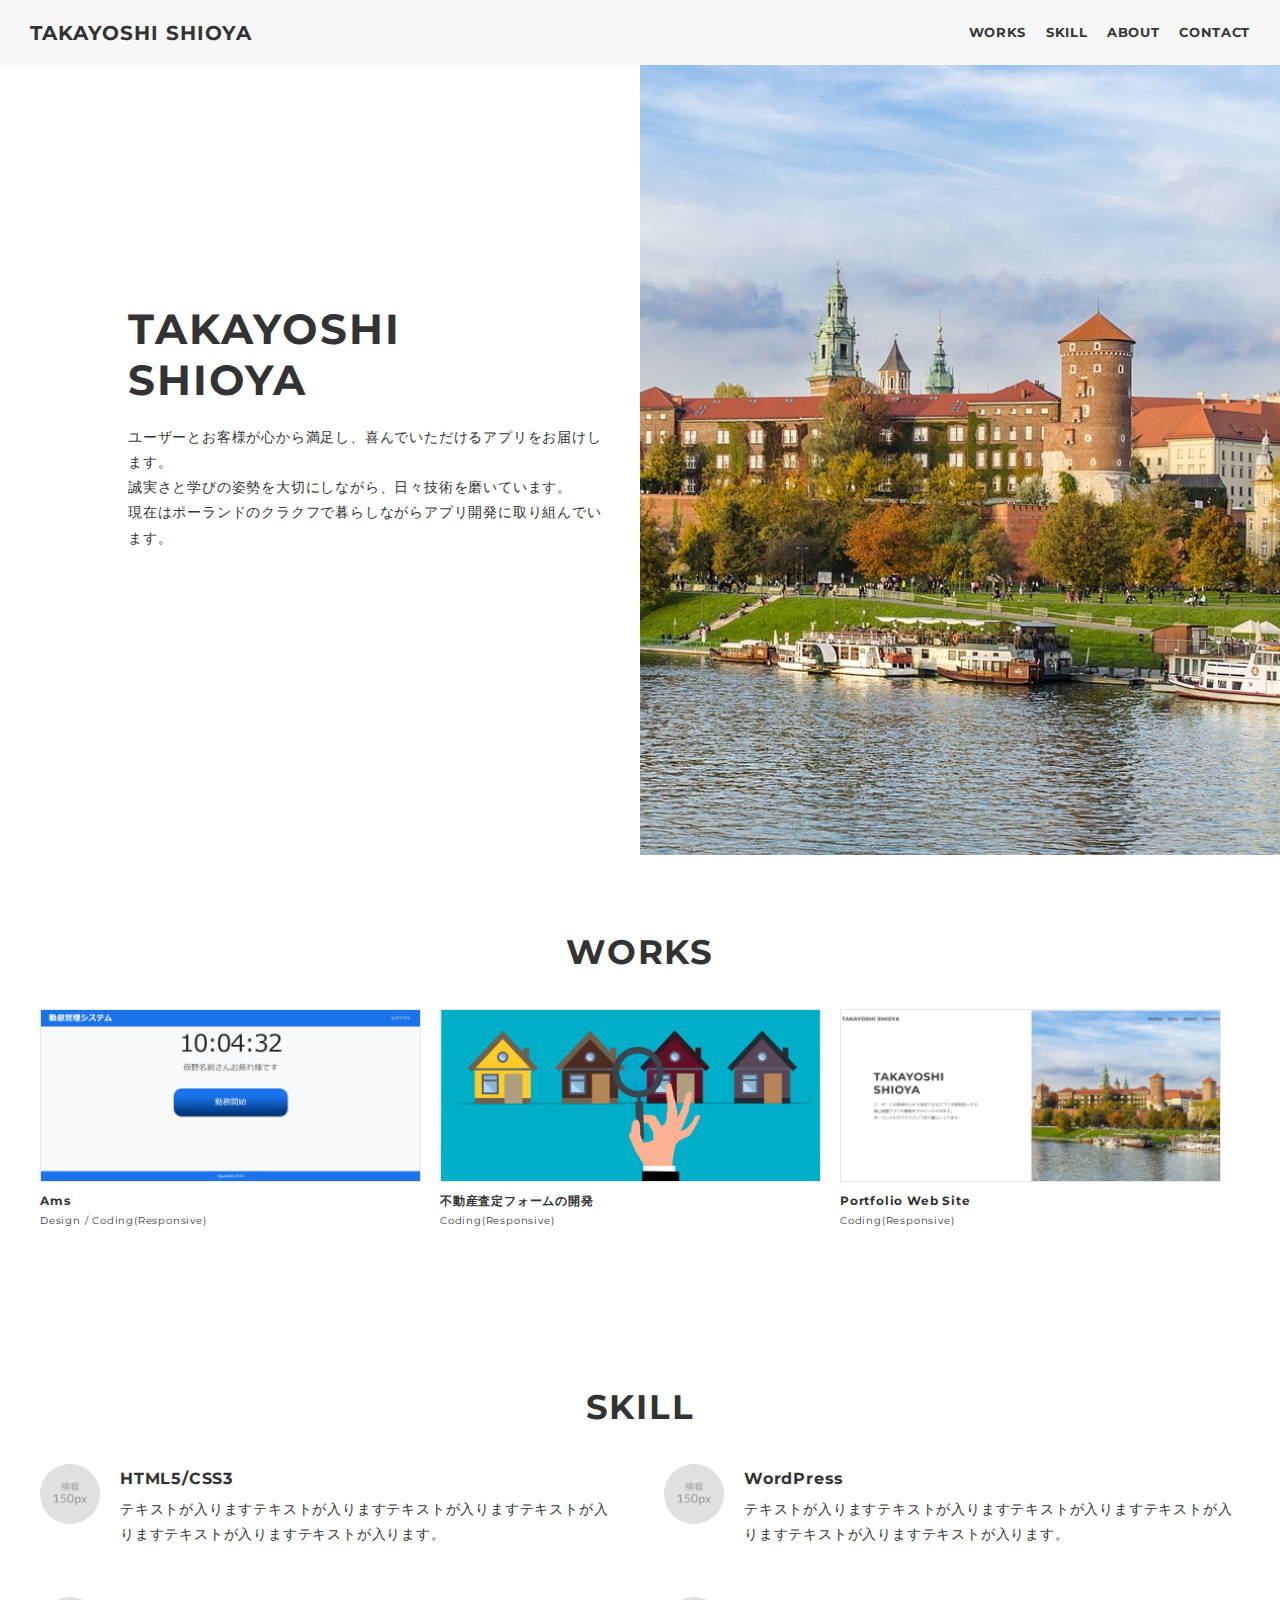
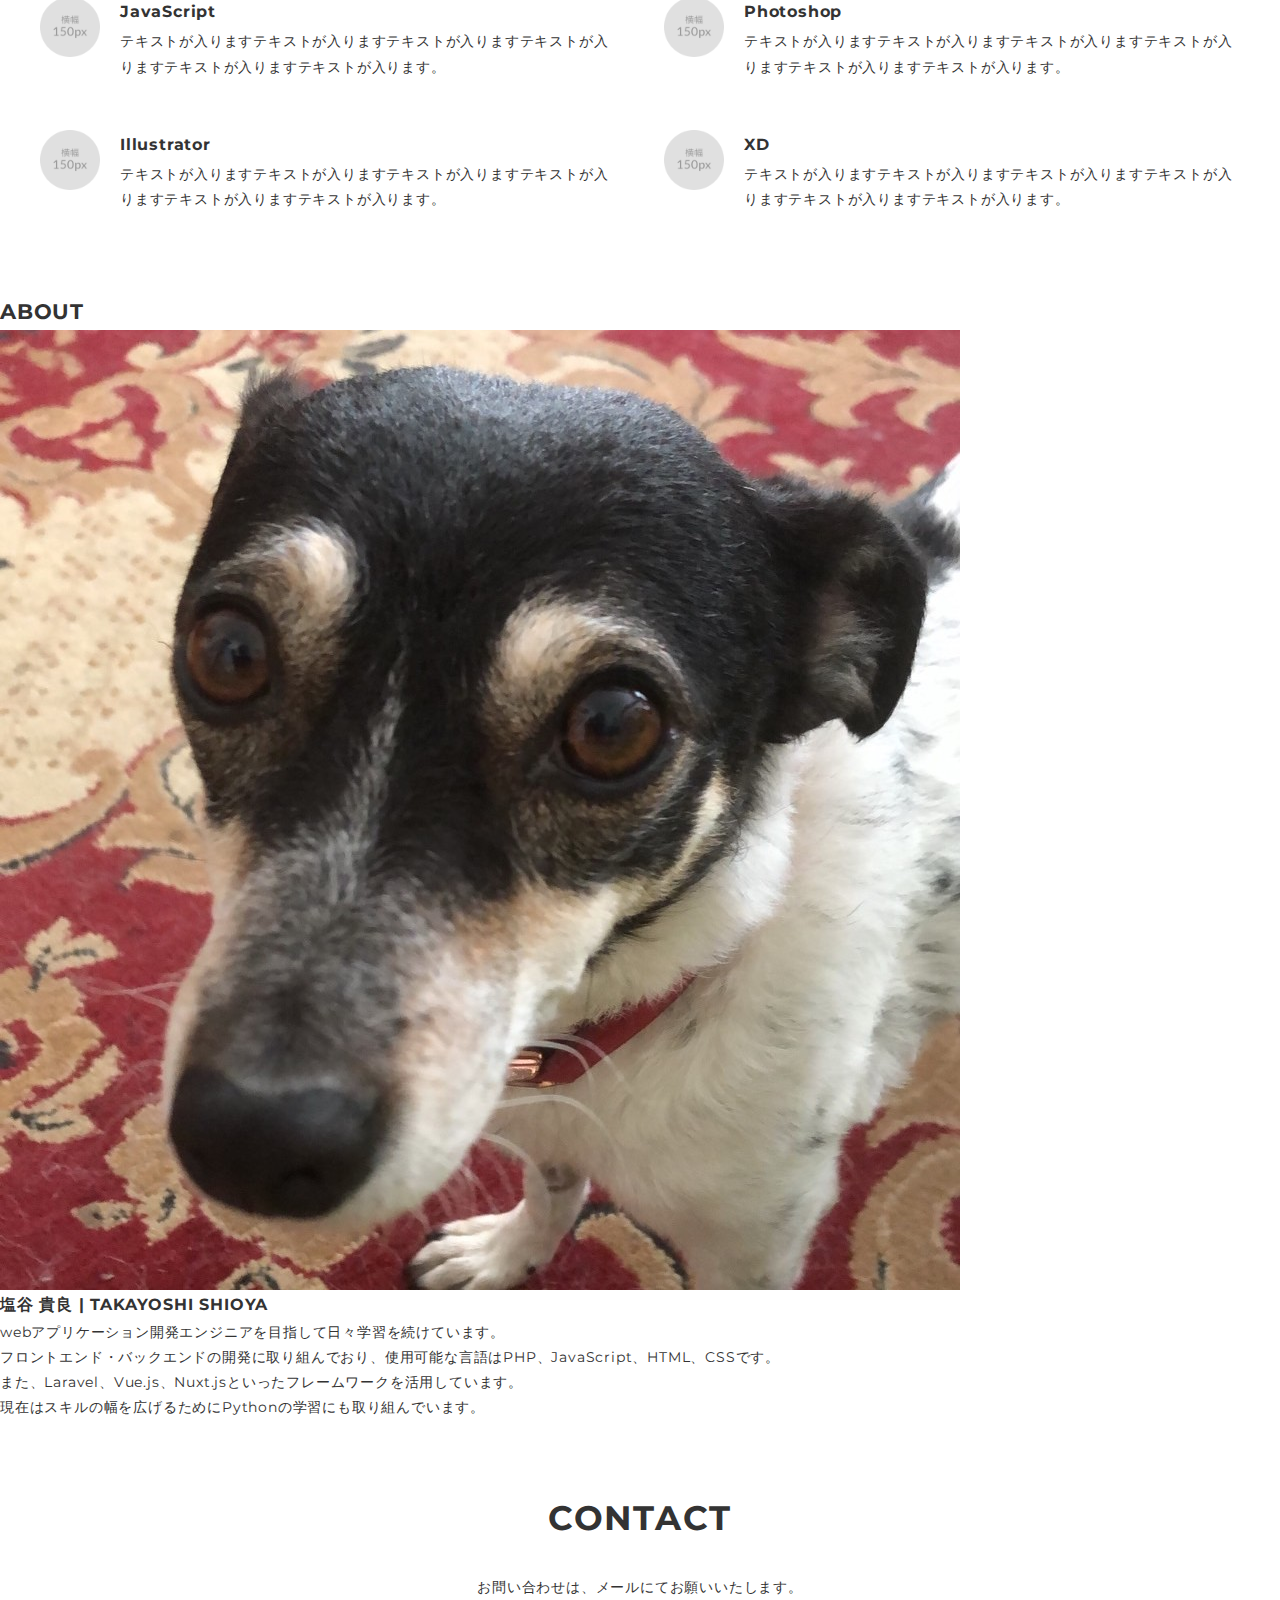
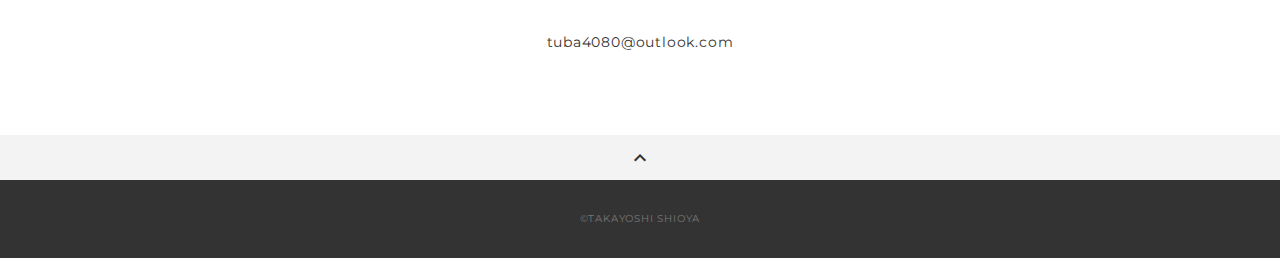
==== index.html @ cce60f17 "画像追 加、index.html、ams.thml、leaseback.html、web-site.html作成、style.css修正" ====
<!DOCTYPE html>
<html>
<head>
  <meta charset="utf-8">
  <meta name="viewport" content="width=device-width,initial-scale=1.0,user-scalable=no">
  <meta property='og:type' content='website'>
  <meta property='og:title' content='WebエンジニアTAKAYOSHI SHIOYA ポートフォリオ'>
  <meta property='og:url' content='URLが入る'>
  <meta property='og:description' content='TAKAYOSHI SHIOYAのポートフォリオサイトです。'>
  <meta property="og:image" content="img/ogp.png">
  <meta name="description" content="TAKAYOSHI SHIOYAのポートフォリオサイトです" />
  <title>TAKAYOSHI SHIOYA ポートフォリオ</title>
  <link rel="preconnect" href="https://fonts.gstatic.com">
  <link rel="preconnect" href="https://fonts.gstatic.com">
  <link href="https://fonts.googleapis.com/css2?family=Montserrat:wght@400;700&display=swap" rel="stylesheet">
  <link href="https://fonts.googleapis.com/css?family=Material+Icons+Outlined" rel="stylesheet">
  <link href="css/ress.css" media="all" rel="stylesheet" type="text/css" />
  <link href="css/style.css" media="all" rel="stylesheet" type="text/css" />
  <link rel="shortcut icon" href="img/favicon.ico" />
  <link rel=”canonical” href=”URLが入る” />
</head>

<body>
  <div class="wrapper">

    <!-- header -->
    <header class="header ">
      <div class="header-inner">
        <h1 class="header-logo">
          <a href=".">TAKAYOSHI SHIOYA</a>
        </h1>
        <nav class="header-nav">
          <ul class="header-nav-list">
            <li class="header-nav-item"><a href="#works">WORKS</a></li>
            <li class="header-nav-item"><a href="#skill">SKILL</a></li>
            <li class="header-nav-item"><a href="#about">ABOUT</a></li>
            <li class="header-nav-item"><a href="#contact">CONTACT</a></li>
          </ul>
        </nav>
      </div>
    </header>
    <!-- /header -->

    <main class="content">

      <!-- split -->
      <div class="split">
        <div class="split-body">
          <p class="split-title">TAKAYOSHI<br>SHIOYA</p>
          <p class="split-text">
            ユーザーとお客様が心から満足し、喜んでいただけるアプリをお届けします。<br>
            誠実さと学びの姿勢を大切にしながら、日々技術を磨いています。<br>
            現在はポーランドのクラクフで暮らしながらアプリ開発に取り組んでいます。
          </p>
        </div>
        <div class="split-img"></div>
      </div>
      <!-- /split -->

      <!-- works -->
      <section class="works section" id="works">
        <div class="inner">
          <h2 class="title">WORKS</h2>
          <div class="works-list">
            <a class="works-item" href="ams.html">
              <p class="works-img"><img src="img/AmsTopPage-small.png" alt="ams-top" /></p>
              <p class="works-name">Ams</p>
              <p class="works-info">Design / Coding(Responsive)</p>
            </a>
            <a class="works-item" href="leaseback.html">
              <p class="works-img"><img src="img/leaseback-small.png" alt="sample-image" /></p>
              <p class="works-name">不動産査定フォームの開発</p>
              <p class="works-info">Coding(Responsive)</p>
            </a>
            <a class="works-item" href="web-site.html">
              <p class="works-img"><img src="img/web-site-small.png" alt="site-top" /></p>
              <p class="works-name">Portfolio Web Site</p>
              <p class="works-info">Coding(Responsive)</p>
            </a>
          </div>
        </div>
      </section>
      <!-- /works -->

      <!-- skill -->
      <section class="skill section" id="skill">
        <div class="inner">
          <h2 class="title">SKILL</h2>
          <div class="skill-list">
            <div class="skill-item">
              <p class="skill-img"><img src="img/icon_skill.png" alt=""></p>
              <div class="skill-body">
                <h3 class="skill-name">HTML5/CSS3</h3>
                <p class="skill-text">
                  テキストが入りますテキストが入りますテキストが入りますテキストが入りますテキストが入りますテキストが入ります。</p>
              </div>
            </div>
            <div class="skill-item">
              <p class="skill-img"><img src="img/icon_skill.png" alt=""></p>
              <div class="skill-body">
                <h3 class="skill-name">WordPress</h3>
                <p class="skill-text">
                  テキストが入りますテキストが入りますテキストが入りますテキストが入りますテキストが入りますテキストが入ります。</p>
              </div>
            </div>
            <div class="skill-item">
              <p class="skill-img"><img src="img/icon_skill.png" alt=""></p>
              <div class="skill-body">
                <h3 class="skill-name">JavaScript</h3>
                <p class="skill-text">
                  テキストが入りますテキストが入りますテキストが入りますテキストが入りますテキストが入りますテキストが入ります。</p>
              </div>
            </div>
            <div class="skill-item">
              <p class="skill-img"><img src="img/icon_skill.png" alt=""></p>
              <div class="skill-body">
                <h3 class="skill-name">Photoshop</h3>
                <p class="skill-text">
                  テキストが入りますテキストが入りますテキストが入りますテキストが入りますテキストが入りますテキストが入ります。</p>
              </div>
            </div>
            <div class="skill-item">
              <p class="skill-img"><img src="img/icon_skill.png" alt=""></p>
              <div class="skill-body">
                <h3 class="skill-name">Illustrator</h3>
                <p class="skill-text">
                  テキストが入りますテキストが入りますテキストが入りますテキストが入りますテキストが入りますテキストが入ります。</p>
              </div>
            </div>
            <div class="skill-item">
              <p class="skill-img"><img src="img/icon_skill.png" alt=""></p>
              <div class="skill-body">
                <h3 class="skill-name">XD</h3>
                <p class="skill-text">
                  テキストが入りますテキストが入りますテキストが入りますテキストが入りますテキストが入りますテキストが入ります。</p>
              </div>
            </div>
          </div>
        </div>
      </section>
      <!-- /skill -->

      <!-- about -->
      <section>
        <div>
          <h2>ABOUT</h2>
          <p>
            <img src="img/nutka.jpeg" alt="icon-image">
          </p>
          <div>
            <h3>塩谷 貴良 | TAKAYOSHI SHIOYA</h3>
            <p>webアプリケーション開発エンジニアを目指して日々学習を続けています。</p>
            <p>フロントエンド・バックエンドの開発に取り組んでおり、使用可能な言語はPHP、JavaScript、HTML、CSSです。</p>
            <p>また、Laravel、Vue.js、Nuxt.jsといったフレームワークを活用しています。</p>
            <p>現在はスキルの幅を広げるためにPythonの学習にも取り組んでいます。</p>
          </div>
        </div>
      </section>

      <!-- contact -->
      <section class="contact section" id="contact">
        <div class="contact-inner">
          <h2 class="title">CONTACT</h2>
          <p class="lead">
            お問い合わせは、<br class="sp-only">メールにてお願いいたします。
          </p>
          <div class="contact-list">
            <span class="contact-item">tuba4080@outlook.com</span>
          </div>
        </div>
      </section>
      <!-- /contact -->
      <div class="page-top" id="js-page-top">
        <span class="material-icons-outlined">expand_less</span>
      </div>
    </main>

    <!-- footer -->
    <footer class="footer">
      <div class="copyright">&copy;TAKAYOSHI SHIOYA</div>
    </footer>
    <!-- /footer -->

  </div>
  <script src="https://ajax.googleapis.com/ajax/libs/jquery/3.5.1/jquery.min.js"></script>
  <script type='text/javascript' src="js/script.js"></script>
</body>
</html>
---- css/ress.css ----
/*!
 * ress.css • v3.0.1
 * MIT License
 * github.com/filipelinhares/ress
 */

/* # =================================================================
   # Global selectors
   # ================================================================= */

html {
  box-sizing: border-box;
  word-break: normal;
  -moz-tab-size: 4;
  tab-size: 4;

  -webkit-text-size-adjust: 100%; /* Prevent adjustments of font size after orientation changes in iOS */
}

*,
::before,
::after {
  box-sizing: inherit;
  background-repeat: no-repeat; /* Set `background-repeat: no-repeat` to all elements and pseudo elements */
}

::before,
::after {
  vertical-align: inherit;
  text-decoration: inherit; /* Inherit text-decoration and vertical align to ::before and ::after pseudo elements */
}

* {
  margin: 0;
  padding: 0; /* Reset `padding` and `margin` of all elements */
}

/* # =================================================================
   # General elements
   # ================================================================= */

hr {
  overflow: visible; /* Show the overflow in Edge and IE */
  height: 0; /* Add the correct box sizing in Firefox */
}

details,
main {
  display: block; /* Render the `main` element consistently in IE. */
}

summary {
  display: list-item; /* Add the correct display in all browsers */
}

small {
  font-size: 80%; /* Set font-size to 80% in `small` elements */
}

[hidden] {
  display: none; /* Add the correct display in IE */
}

abbr[title] {
  /* Add the correct text decoration in Chrome, Edge, IE, Opera, and Safari */
  text-decoration: underline;
  text-decoration: underline dotted;
  border-bottom: none; /* Remove the bottom border in Chrome 57 */
}

a {
  background-color: transparent; /* Remove the gray background on active links in IE 10 */
}

a:active,
a:hover {
  outline-width: 0; /* Remove the outline when hovering in all browsers */
}

code,
kbd,
pre,
samp {
  font-family: monospace, monospace; /* Specify the font family of code elements */
}

pre {
  font-size: 1em; /* Correct the odd `em` font sizing in all browsers */
}

b,
strong {
  font-weight: bolder; /* Add the correct font weight in Chrome, Edge, and Safari */
}

/* https://gist.github.com/unruthless/413930 */
sub,
sup {
  position: relative;
  font-size: 75%;
  line-height: 0;
  vertical-align: baseline;
}

sub {
  bottom: -.25em;
}

sup {
  top: -.5em;
}

/* # =================================================================
   # Forms
   # ================================================================= */

input {
  border-radius: 0;
}

/* Replace pointer cursor in disabled elements */
[disabled] {
  cursor: default;
}

[type="number"]::-webkit-inner-spin-button,
[type="number"]::-webkit-outer-spin-button {
  height: auto; /* Correct the cursor style of increment and decrement buttons in Chrome */
}

[type="search"] {
  outline-offset: -2px; /* Correct the outline style in Safari */

  -webkit-appearance: textfield; /* Correct the odd appearance in Chrome and Safari */
}

[type="search"]::-webkit-search-decoration {
  -webkit-appearance: none; /* Remove the inner padding in Chrome and Safari on macOS */
}

textarea {
  overflow: auto; /* Internet Explorer 11+ */
  resize: vertical; /* Specify textarea resizability */
}

button,
input,
optgroup,
select,
textarea {
  font: inherit; /* Specify font inheritance of form elements */
}

optgroup {
  font-weight: bold; /* Restore the font weight unset by the previous rule */
}

button {
  overflow: visible; /* Address `overflow` set to `hidden` in IE 8/9/10/11 */
}

button,
select {
  text-transform: none; /* Firefox 40+, Internet Explorer 11- */
}

/* Apply cursor pointer to button elements */
button,
[type="button"],
[type="reset"],
[type="submit"],
[role="button"] {
  cursor: pointer;
  color: inherit;
}

/* Remove inner padding and border in Firefox 4+ */
button::-moz-focus-inner,
[type="button"]::-moz-focus-inner,
[type="reset"]::-moz-focus-inner,
[type="submit"]::-moz-focus-inner {
  padding: 0;
  border-style: none;
}

/* Replace focus style removed in the border reset above */
button:-moz-focusring,
[type="button"]::-moz-focus-inner,
[type="reset"]::-moz-focus-inner,
[type="submit"]::-moz-focus-inner {
  outline: 1px dotted ButtonText;
}

button,
html [type="button"],
/* Prevent a WebKit bug where (2) destroys native `audio` and `video`controls in Android 4 */
[type="reset"],
[type="submit"] {
  -webkit-appearance: button; /* Correct the inability to style clickable types in iOS */
}

/* Remove the default button styling in all browsers */
button,
input,
select,
textarea {
  border-style: none;
  background-color: transparent;
}

/* Style select like a standard input */
select {
  -webkit-appearance: none; /* Chrome 41+ */
  -moz-appearance: none; /* Firefox 36+ */
}

select::-ms-expand {
  display: none; /* Internet Explorer 11+ */
}

select::-ms-value {
  color: currentColor; /* Internet Explorer 11+ */
}

legend {
  display: table; /* Correct the text wrapping in Edge and IE */
  max-width: 100%; /* Correct the text wrapping in Edge and IE */
  max-width: 100%; /* Correct the text wrapping in Edge 18- and IE */
  white-space: normal; /* Correct the text wrapping in Edge and IE */
  color: inherit; /* Correct the color inheritance from `fieldset` elements in IE */
  border: 0; /* Correct `color` not being inherited in IE 8/9/10/11 */
}

::-webkit-file-upload-button {
  font: inherit; /* Change font properties to `inherit` in Chrome and Safari */
  color: inherit;
  /* Correct the inability to style clickable types in iOS and Safari */

  -webkit-appearance: button;
}

/* # =================================================================
   # Specify media element style
   # ================================================================= */

img {
  border-style: none; /* Remove border when inside `a` element in IE 8/9/10 */
}

/* Add the correct vertical alignment in Chrome, Firefox, and Opera */
progress {
  vertical-align: baseline;
}

/* # =================================================================
   # Accessibility
   # ================================================================= */

/* Hide content from screens but not screenreaders */
@media screen {
  [hidden~="screen"] {
    display: inherit;
  }
  [hidden~="screen"]:not(:active):not(:focus):not(:target) {
    position: absolute !important;
    clip: rect(0 0 0 0) !important;
  }
}

/* Specify the progress cursor of updating elements */
[aria-busy="true"] {
  cursor: progress;
}

/* Specify the pointer cursor of trigger elements */
[aria-controls] {
  cursor: pointer;
}

/* Specify the unstyled cursor of disabled, not-editable, or otherwise inoperable elements */
[aria-disabled] {
  cursor: default;
}
---- css/style.css ----
body {
  font-family: "Montserrat","Helvetica Neue",Arial,"Hiragino Kaku Gothic ProN","Hiragino Sans",Meiryo,sans-serif;
  font-size: 14px;
  line-height: 1.8;
  letter-spacing: .8px;
  color: #333;
}

a {
  transition: opacity .3s;
  text-decoration: none;
  color: #1ca9e3;
}

img {
  max-width: 100%;
  height: auto;
  vertical-align: bottom;
  border-style: none;
}

ul,
li {
  list-style: none;
}

.pc-only {
  display: block;
}

.sp-only {
  display: none;
}

/*--------------------------------
 レイアウト
---------------------------------*/
.section {
  padding: 80px 0;
}

.inner {
  max-width: 1340px;
  margin: 0 auto;
  padding: 0 40px;
}

/*--------------------------------
 見出し
---------------------------------*/
.title {
  font-size: 34px;
  font-weight: normal;
  font-weight: bold;
  line-height: 1;
  margin-bottom: 40px;
  letter-spacing: .05em;
  color: #333;
  text-align: center;
}

.lead {
  margin-bottom: 30px;
}

/*--------------------------------
ヘッダー
---------------------------------*/
.header {
  position: fixed;
  top: 0;
  z-index: 1;
  width: 100%;
  background-color: #f7f7f7;
}

.header-inner {
  display: flex;
  align-items: center;
  justify-content: space-between;
  padding: 20px 30px;
}

.header-logo {
  font-size: 20px;
  font-weight: bold;
  line-height: 1.2;
  margin-right: 20px;
  letter-spacing: .05em;
}

.header-logo a {
  color: #333;
}

.header-nav-list {
  display: flex;
  justify-content: space-between;
}

.header-nav-item:not(:last-child) {
  margin-right: 20px;
}

.header-nav-item a {
  font-size: 13px;
  font-weight: bold;
  padding: 5px 0;
  letter-spacing: .05em;
  color: #333;
}

.header-nav-item a:hover {
  opacity: .8;
}

/*--------------------------------
 スプリットスクリーン
---------------------------------*/
.split {
  display: flex;
  align-items: center;
  flex-wrap: wrap;
  justify-content: space-between;
}

.split-body {
  width: 50%;
  padding-right: 3%;
  padding-left: 10%;
}

.split-img {
  width: 50%;
  height: 95vh;
  background-image: url(../img/krakow.jpg);
  background-repeat: no-repeat;
  background-position: center center;
  background-size: cover;
}

.split-title {
  font-size: 42px;
  font-weight: bold;
  line-height: 1.2;
  margin-bottom: 20px;
  letter-spacing: .05em;
}

/*--------------------------------
 Works
---------------------------------*/
.works-list {
  display: flex;
  flex-wrap: wrap;
  margin-bottom: -40px;
}

.works-item {
  width: 31.74603%;
  margin-right: 1.58730%;
  margin-bottom: 40px;
  color: #333;
}

.works-item:hover {
  opacity: .6;
}

.works-item:nth-of-type(3n) {
  margin-right: 0;
}

.works-img img {
  border: 1px solid #e6e6e6;
}

.works-name {
  font-size: 12px;
  font-weight: bold;
  margin-top: 8px;
}

.works-info {
  font-size: 10px;
}

/*--------------------------------
 Skill
---------------------------------*/
.skill-list {
  display: flex;
  flex-wrap: wrap;
  justify-content: space-between;
  margin-bottom: -50px;
}

.skill-item {
  display: flex;
  align-items: flex-start;
  justify-content: space-between;
  width: 48%;
  margin-bottom: 50px;
}

.skill-img {
  width: 60px;
  height: auto;
  margin-right: 20px;
}

.skill-body {
  flex: 1;
}

.skill-name {
  margin-bottom: 3px;
}

/*--------------------------------
 Contact
---------------------------------*/
.contact-inner {
  max-width: 1340px;
  margin: 0 auto;
  padding: 0 40px;
  text-align: center;
}

.contact-item:not(:last-child) {
  margin-right: 10px;
}

.contact-text {
  margin-top: 10px;
}
/*--------------------------------
 ページトップ
---------------------------------*/
.page-top {
  font-weight: bold;
  padding: 10px;
  cursor: pointer;
  text-align: center;
  background-color: #f3f3f3;
}

.page-top .material-icons-outlined {
  vertical-align: bottom;
}

/*--------------------------------
 フッター
---------------------------------*/
.footer {
  padding: 30px;
  background-color: #333;
}

.copyright {
  font-size: 10px;
  text-align: center;
  color: #797979;
}
/*--------------------------------
 下層：Worksページ
---------------------------------*/
.article {
  padding: 80px 0;
}

.article-inner {
  max-width: 1040px;
  margin: 0 auto;
  padding: 0 20px;
}

.article-title {
  margin-bottom: 20px;
  text-align: center;
}

.article-img {
  margin-bottom: 20px;
}

.article-body {
  max-width: 720px;
  margin: 0 auto;
  margin-bottom: 80px;
}

.article-info-title {
  font-size: 15px;
}

.article-body img {
  margin-bottom: 30px;
}

.article-body p {
  margin-bottom: 30px;
}

.home-link {
  text-align: center;
}

/*media Queries 767
----------------------------------------------------*/
@media screen and (max-width: 767px) {
  body {
    font-size: 13px;
    line-height: 1.7;
  }

  .pc-only {
    display: none;
  }

  .sp-only {
    display: block;
  }

  /* 見出し */
  .title {
    font-size: 26px;
    margin-bottom: 20px;
  }

  /* レイアウト */
  .section {
    padding: 60px 0;
  }

  .inner,
  .contact-inner {
    padding: 0 20px;
  }

  /* ヘッダー */
  .header-inner {
    padding: 20px;
  }

  .header-logo {
    font-size: 16px;
  }

  .header-nav-item:not(:last-child) {
    margin-right: 10px;
  }

  .header-nav-item a {
    font-size: 11px;
  }

  /* スプリットスクリーン */
  .split {
    flex-direction: column-reverse;
  }

  .split-body {
    width: 100%;
    padding-right: 3%;
    padding-left: 8%;
  }

  .split-img {
    width: 100%;
    height: 67vh;
    margin-bottom: 20px;
    background-image: url(../img/sp_krakow.png);
  }

  .split-title {
    font-size: 32px;
  }

  /* Works */
  .works-name {
    font-size: 10px;
  }

  .works-list {
    justify-content: space-between;
  }

  .works-item {
    flex: 0 0 48%;
    margin-right: 0;
    margin-bottom: 30px;
  }

  /* Skill */
  .skill-list {
    display: block;
    margin-bottom: 0;
  }

  .skill-item {
    width: 100%;
    margin-bottom: 35px;
  }

  .skill-item:last-child {
    margin-bottom: 0;
  }

  /* フッター */
  .footer {
    padding: 20px;
  }
}
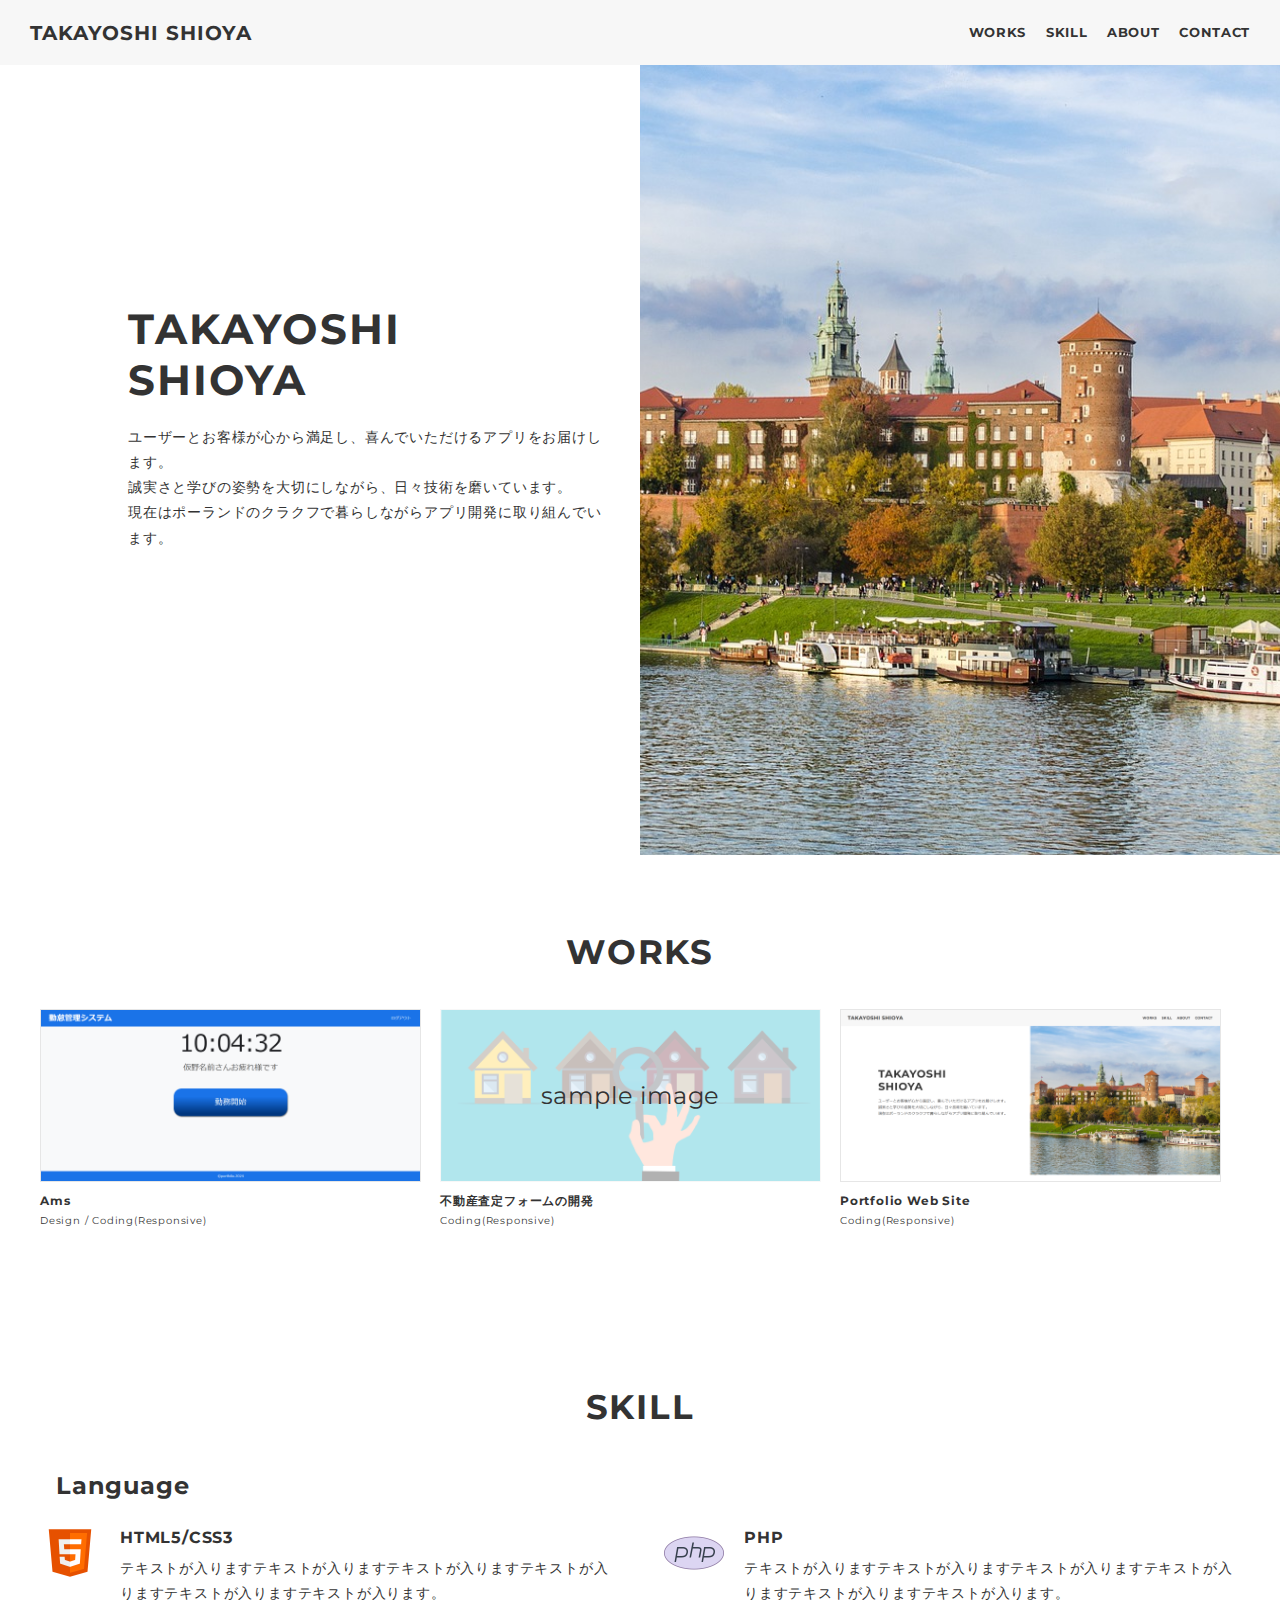
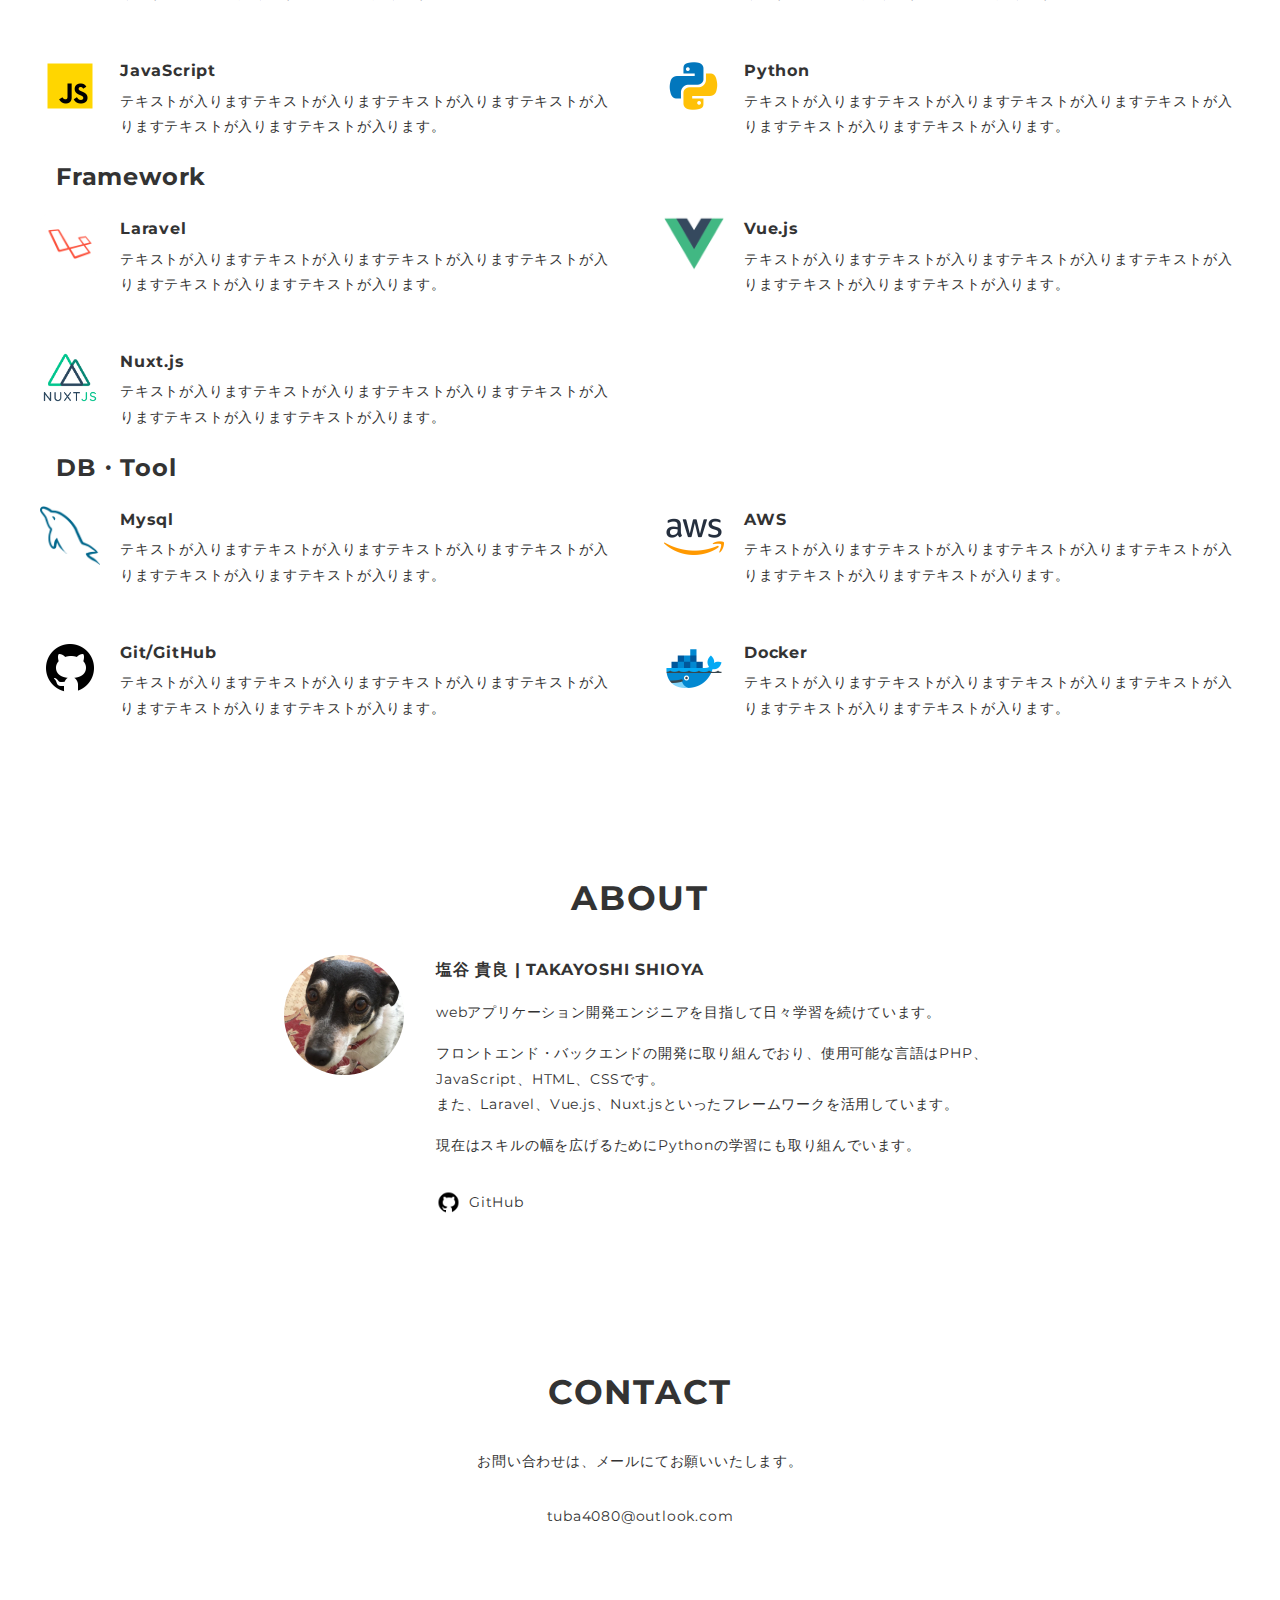
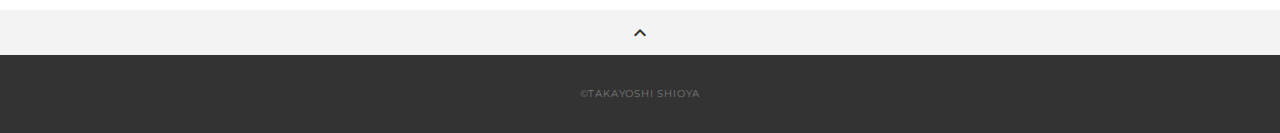
==== commit 4406b09b: "アイコン追加、index.htmlにプロフィール作成" ====
--- a/index.html
+++ b/index.html
@@ -68,7 +68,10 @@
               <p class="works-info">Design / Coding(Responsive)</p>
             </a>
             <a class="works-item" href="leaseback.html">
-              <p class="works-img"><img src="img/leaseback-small.png" alt="sample-image" /></p>
+              <div class="works-img works-img__wrapper">
+                <img src="img/leaseback-small.png" alt="sample-image" />
+                <p class="works-img__sample-text">sample image</p>
+              </div>
               <p class="works-name">不動産査定フォームの開発</p>
               <p class="works-info">Coding(Responsive)</p>
             </a>
@@ -86,9 +89,10 @@
       <section class="skill section" id="skill">
         <div class="inner">
           <h2 class="title">SKILL</h2>
+          <h3 class="skill-genre">Language</h3>
           <div class="skill-list">
             <div class="skill-item">
-              <p class="skill-img"><img src="img/icon_skill.png" alt=""></p>
+              <p class="skill-img"><img src="img/skill_icon/html-icon.png" alt=""></p>
               <div class="skill-body">
                 <h3 class="skill-name">HTML5/CSS3</h3>
                 <p class="skill-text">
@@ -96,15 +100,15 @@
               </div>
             </div>
             <div class="skill-item">
-              <p class="skill-img"><img src="img/icon_skill.png" alt=""></p>
-              <div class="skill-body">
-                <h3 class="skill-name">WordPress</h3>
-                <p class="skill-text">
-                  テキストが入りますテキストが入りますテキストが入りますテキストが入りますテキストが入りますテキストが入ります。</p>
-              </div>
-            </div>
-            <div class="skill-item">
-              <p class="skill-img"><img src="img/icon_skill.png" alt=""></p>
+              <p class="skill-img"><img src="img/skill_icon/php-icon.png" alt=""></p>
+              <div class="skill-body">
+                <h3 class="skill-name">PHP</h3>
+                <p class="skill-text">
+                  テキストが入りますテキストが入りますテキストが入りますテキストが入りますテキストが入りますテキストが入ります。</p>
+              </div>
+            </div>
+            <div class="skill-item">
+              <p class="skill-img"><img src="img/skill_icon/javascript-icon.png" alt=""></p>
               <div class="skill-body">
                 <h3 class="skill-name">JavaScript</h3>
                 <p class="skill-text">
@@ -112,25 +116,71 @@
               </div>
             </div>
             <div class="skill-item">
-              <p class="skill-img"><img src="img/icon_skill.png" alt=""></p>
-              <div class="skill-body">
-                <h3 class="skill-name">Photoshop</h3>
-                <p class="skill-text">
-                  テキストが入りますテキストが入りますテキストが入りますテキストが入りますテキストが入りますテキストが入ります。</p>
-              </div>
-            </div>
-            <div class="skill-item">
-              <p class="skill-img"><img src="img/icon_skill.png" alt=""></p>
-              <div class="skill-body">
-                <h3 class="skill-name">Illustrator</h3>
-                <p class="skill-text">
-                  テキストが入りますテキストが入りますテキストが入りますテキストが入りますテキストが入りますテキストが入ります。</p>
-              </div>
-            </div>
-            <div class="skill-item">
-              <p class="skill-img"><img src="img/icon_skill.png" alt=""></p>
-              <div class="skill-body">
-                <h3 class="skill-name">XD</h3>
+              <p class="skill-img"><img src="img/skill_icon/icons8-python-480.png" alt=""></p>
+              <div class="skill-body">
+                <h3 class="skill-name">Python</h3>
+                <p class="skill-text">
+                  テキストが入りますテキストが入りますテキストが入りますテキストが入りますテキストが入りますテキストが入ります。</p>
+              </div>
+            </div>
+          </div>
+          <h3 class="skill-genre">Framework</h3>
+          <div class="skill-list">
+            <div class="skill-item">
+              <p class="skill-img"><img src="img/skill_icon/laravel-icon.png" alt=""></p>
+              <div class="skill-body">
+                <h3 class="skill-name">Laravel</h3>
+                <p class="skill-text">
+                  テキストが入りますテキストが入りますテキストが入りますテキストが入りますテキストが入りますテキストが入ります。</p>
+              </div>
+            </div>
+            <div class="skill-item">
+              <p class="skill-img"><img src="img/skill_icon/vuejs-icon.png" alt=""></p>
+              <div class="skill-body">
+                <h3 class="skill-name">Vue.js</h3>
+                <p class="skill-text">
+                  テキストが入りますテキストが入りますテキストが入りますテキストが入りますテキストが入りますテキストが入ります。</p>
+              </div>
+            </div>
+            <div class="skill-item">
+              <p class="skill-img"><img src="img/skill_icon/nuxtjs-icon.png" alt=""></p>
+              <div class="skill-body">
+                <h3 class="skill-name">Nuxt.js</h3>
+                <p class="skill-text">
+                  テキストが入りますテキストが入りますテキストが入りますテキストが入りますテキストが入りますテキストが入ります。</p>
+              </div>
+            </div>
+          </div>
+          <h3 class="skill-genre">DB・Tool</h3>
+          <div class="skill-list">
+            <div class="skill-item">
+              <p class="skill-img"><img src="img/skill_icon/mysql-icon.png" alt=""></p>
+              <div class="skill-body">
+                <h3 class="skill-name">Mysql</h3>
+                <p class="skill-text">
+                  テキストが入りますテキストが入りますテキストが入りますテキストが入りますテキストが入りますテキストが入ります。</p>
+              </div>
+            </div>
+            <div class="skill-item">
+              <p class="skill-img"><img src="img/skill_icon/aws-icon.png" alt=""></p>
+              <div class="skill-body">
+                <h3 class="skill-name">AWS</h3>
+                <p class="skill-text">
+                  テキストが入りますテキストが入りますテキストが入りますテキストが入りますテキストが入りますテキストが入ります。</p>
+              </div>
+            </div>
+            <div class="skill-item">
+              <p class="skill-img"><img src="img/skill_icon/github-icon.png" alt=""></p>
+              <div class="skill-body">
+                <h3 class="skill-name">Git/GitHub</h3>
+                <p class="skill-text">
+                  テキストが入りますテキストが入りますテキストが入りますテキストが入りますテキストが入りますテキストが入ります。</p>
+              </div>
+            </div>
+            <div class="skill-item">
+              <p class="skill-img"><img src="img/skill_icon/docker-icon.png" alt=""></p>
+              <div class="skill-body">
+                <h3 class="skill-name">Docker</h3>
                 <p class="skill-text">
                   テキストが入りますテキストが入りますテキストが入りますテキストが入りますテキストが入りますテキストが入ります。</p>
               </div>
@@ -141,18 +191,22 @@
       <!-- /skill -->
 
       <!-- about -->
-      <section>
-        <div>
-          <h2>ABOUT</h2>
-          <p>
-            <img src="img/nutka.jpeg" alt="icon-image">
-          </p>
-          <div>
-            <h3>塩谷 貴良 | TAKAYOSHI SHIOYA</h3>
-            <p>webアプリケーション開発エンジニアを目指して日々学習を続けています。</p>
-            <p>フロントエンド・バックエンドの開発に取り組んでおり、使用可能な言語はPHP、JavaScript、HTML、CSSです。</p>
-            <p>また、Laravel、Vue.js、Nuxt.jsといったフレームワークを活用しています。</p>
-            <p>現在はスキルの幅を広げるためにPythonの学習にも取り組んでいます。</p>
+      <section class="about section" id="about">
+        <div class="inner">
+          <h2 class="title">ABOUT</h2>
+          <div class="about-wrapper">
+            <div class="my-image"><img class="my-icon" src="img/nutka.jpeg" alt="icon-image"></div>
+            <div class="about-item">
+              <h3 class="about-name">塩谷 貴良 | TAKAYOSHI SHIOYA</h3>
+              <p class="about-text1">webアプリケーション開発エンジニアを目指して日々学習を続けています。</p>
+              <p class="about-text2">フロントエンド・バックエンドの開発に取り組んでおり、使用可能な言語はPHP、JavaScript、HTML、CSSです。</p>
+              <p class="about-text3">また、Laravel、Vue.js、Nuxt.jsといったフレームワークを活用しています。</p>
+              <p class="about-text4">現在はスキルの幅を広げるためにPythonの学習にも取り組んでいます。</p>
+              <a class="about-link" href="https://github.com/basstuba">
+                <img src="img/skill_icon/github-icon.png" alt="">
+                <span class="about-link__text">GitHub</span>
+              </a>
+            </div>
           </div>
         </div>
       </section>
--- a/css/style.css
+++ b/css/style.css
@@ -175,6 +175,14 @@
   border: 1px solid #e6e6e6;
 }
 
+.works-img__wrapper {
+  position: relative;
+}
+
+.works-img__wrapper img {
+  opacity: .3;
+}
+
 .works-name {
   font-size: 12px;
   font-weight: bold;
@@ -185,9 +193,23 @@
   font-size: 10px;
 }
 
+.works-img__sample-text {
+  font-size: 24px;
+  position: absolute;
+  top: 50%;
+  left: 50%;
+  transform: translate(-50%, -50%);
+  text-wrap: nowrap;
+}
+
 /*--------------------------------
  Skill
 ---------------------------------*/
+.skill-genre {
+  font-size: 24px;
+  margin: 16px;
+}
+
 .skill-list {
   display: flex;
   flex-wrap: wrap;
@@ -215,6 +237,57 @@
 
 .skill-name {
   margin-bottom: 3px;
+}
+
+/*--------------------------------
+ About
+---------------------------------*/
+.about-wrapper {
+  max-width: 800px;
+  display: flex;
+  justify-content: center;
+  margin: 0 auto;
+}
+
+.my-image {
+  width: 15%;
+}
+
+.my-icon {
+  border-radius: 70px;
+}
+
+.about-item {
+  width: 70%;
+  margin-left: 32px;
+}
+
+.about-name {
+  margin-bottom: 16px;
+}
+
+.about-text1,
+.about-text3 {
+  margin-bottom: 16px;
+}
+
+.about-text4 {
+  margin-bottom: 32px;
+}
+
+.about-link {
+  text-decoration: none;
+  display: flex;
+  align-items: center;
+}
+
+.about-link img {
+  width: 25px;
+  margin-right: 8px;
+}
+
+.about-link__text {
+  color: #333;
 }
 
 /*--------------------------------
@@ -306,6 +379,20 @@
   text-align: center;
 }
 
+/*media Queries 1023
+----------------------------------------------------*/
+@media screen and (max-width: 1023px) {
+  /* works */
+  .works-item {
+    width: 40%;
+    margin: 0 5%;
+  }
+
+  .works-info {
+    margin-bottom: 16px;
+  }
+}
+
 /*media Queries 767
 ----------------------------------------------------*/
 @media screen and (max-width: 767px) {
@@ -383,7 +470,8 @@
   }
 
   .works-list {
-    justify-content: space-between;
+    display: block;
+    text-align: center;
   }
 
   .works-item {
@@ -393,6 +481,10 @@
   }
 
   /* Skill */
+  .skill-genre {
+    font-size: 20px;
+  }
+
   .skill-list {
     display: block;
     margin-bottom: 0;
@@ -407,8 +499,34 @@
     margin-bottom: 0;
   }
 
+  /* About */
+  .about-wrapper {
+    display: block;
+  }
+
+  .my-image {
+    width: 135px;
+    margin: 0 auto 16px;
+  }
+
+  .about-item {
+    margin: 0 auto;
+  }
+
   /* フッター */
   .footer {
     padding: 20px;
   }
 }
+
+/*media Queries 374
+----------------------------------------------------*/
+@media screen and (max-width: 374px) {
+  .header-inner {
+    display: block;
+  }
+
+  .header-logo {
+    margin-bottom: 8px;
+  }
+}
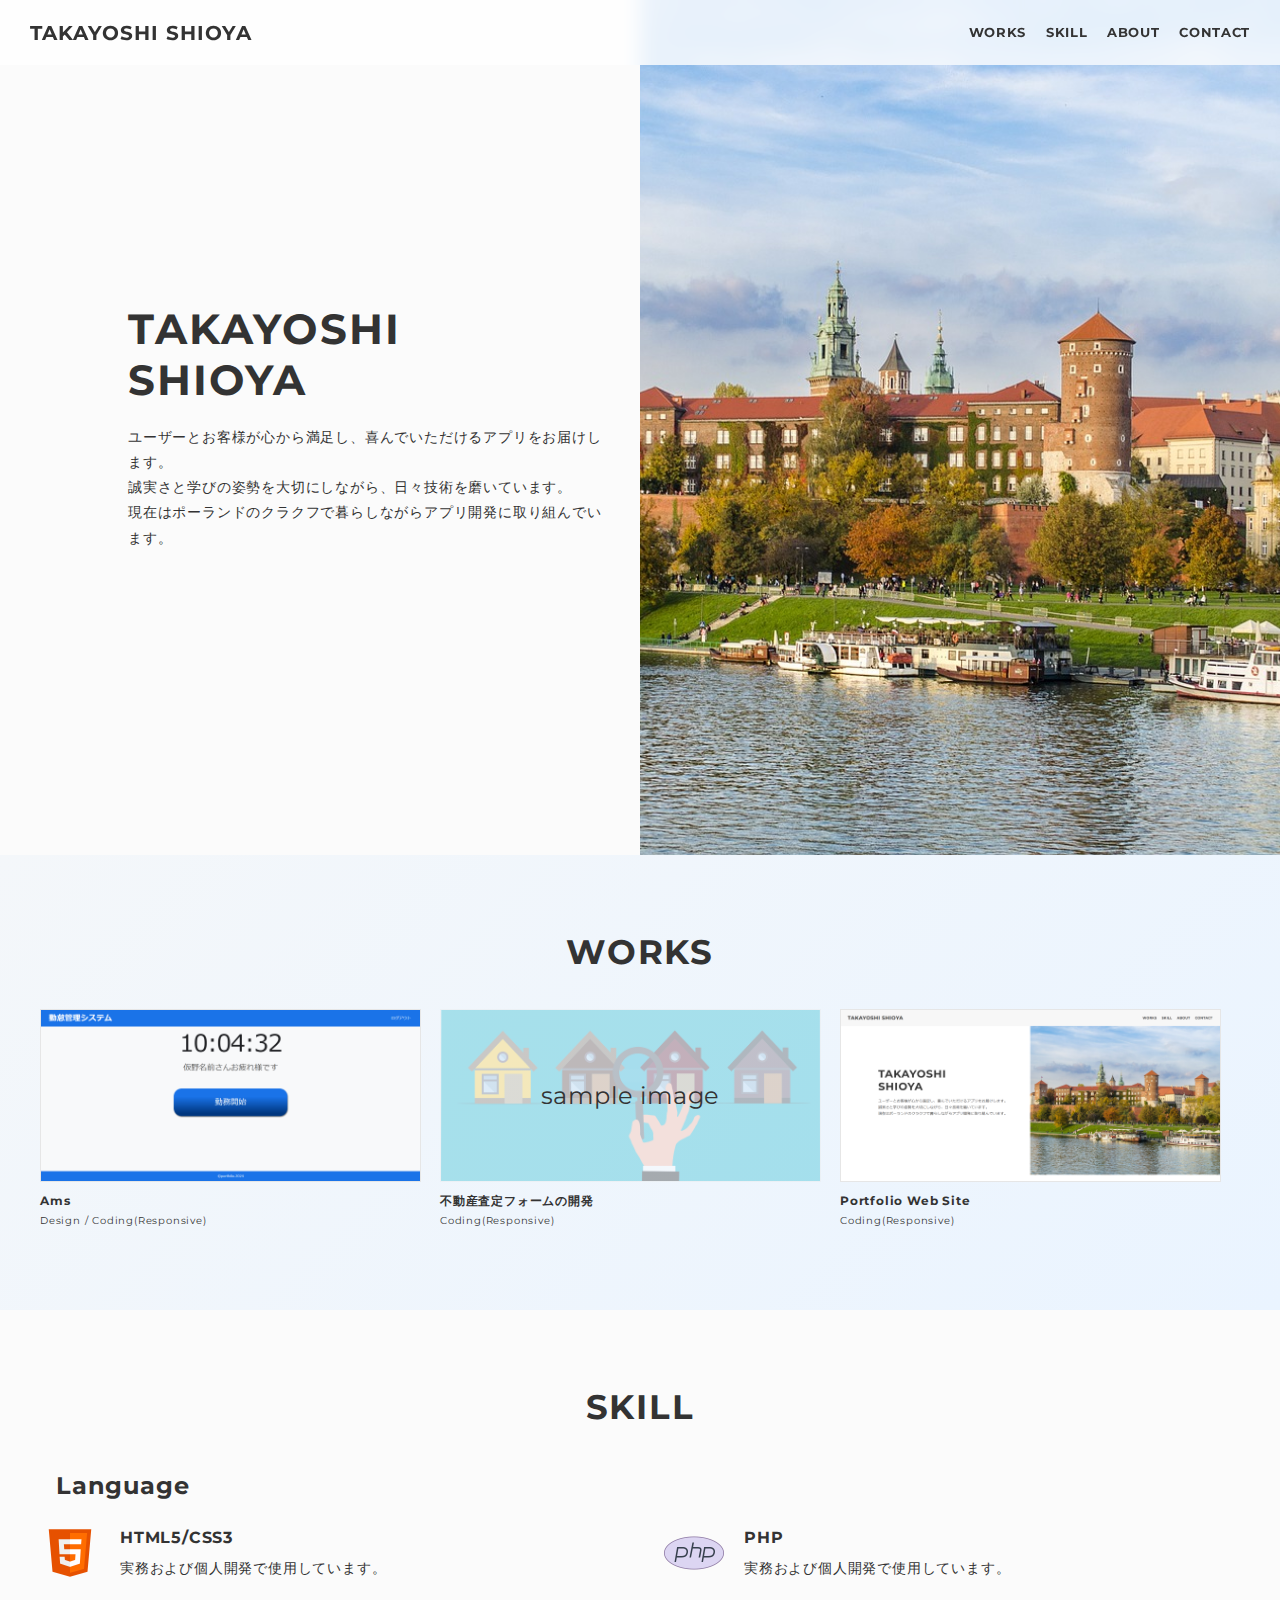
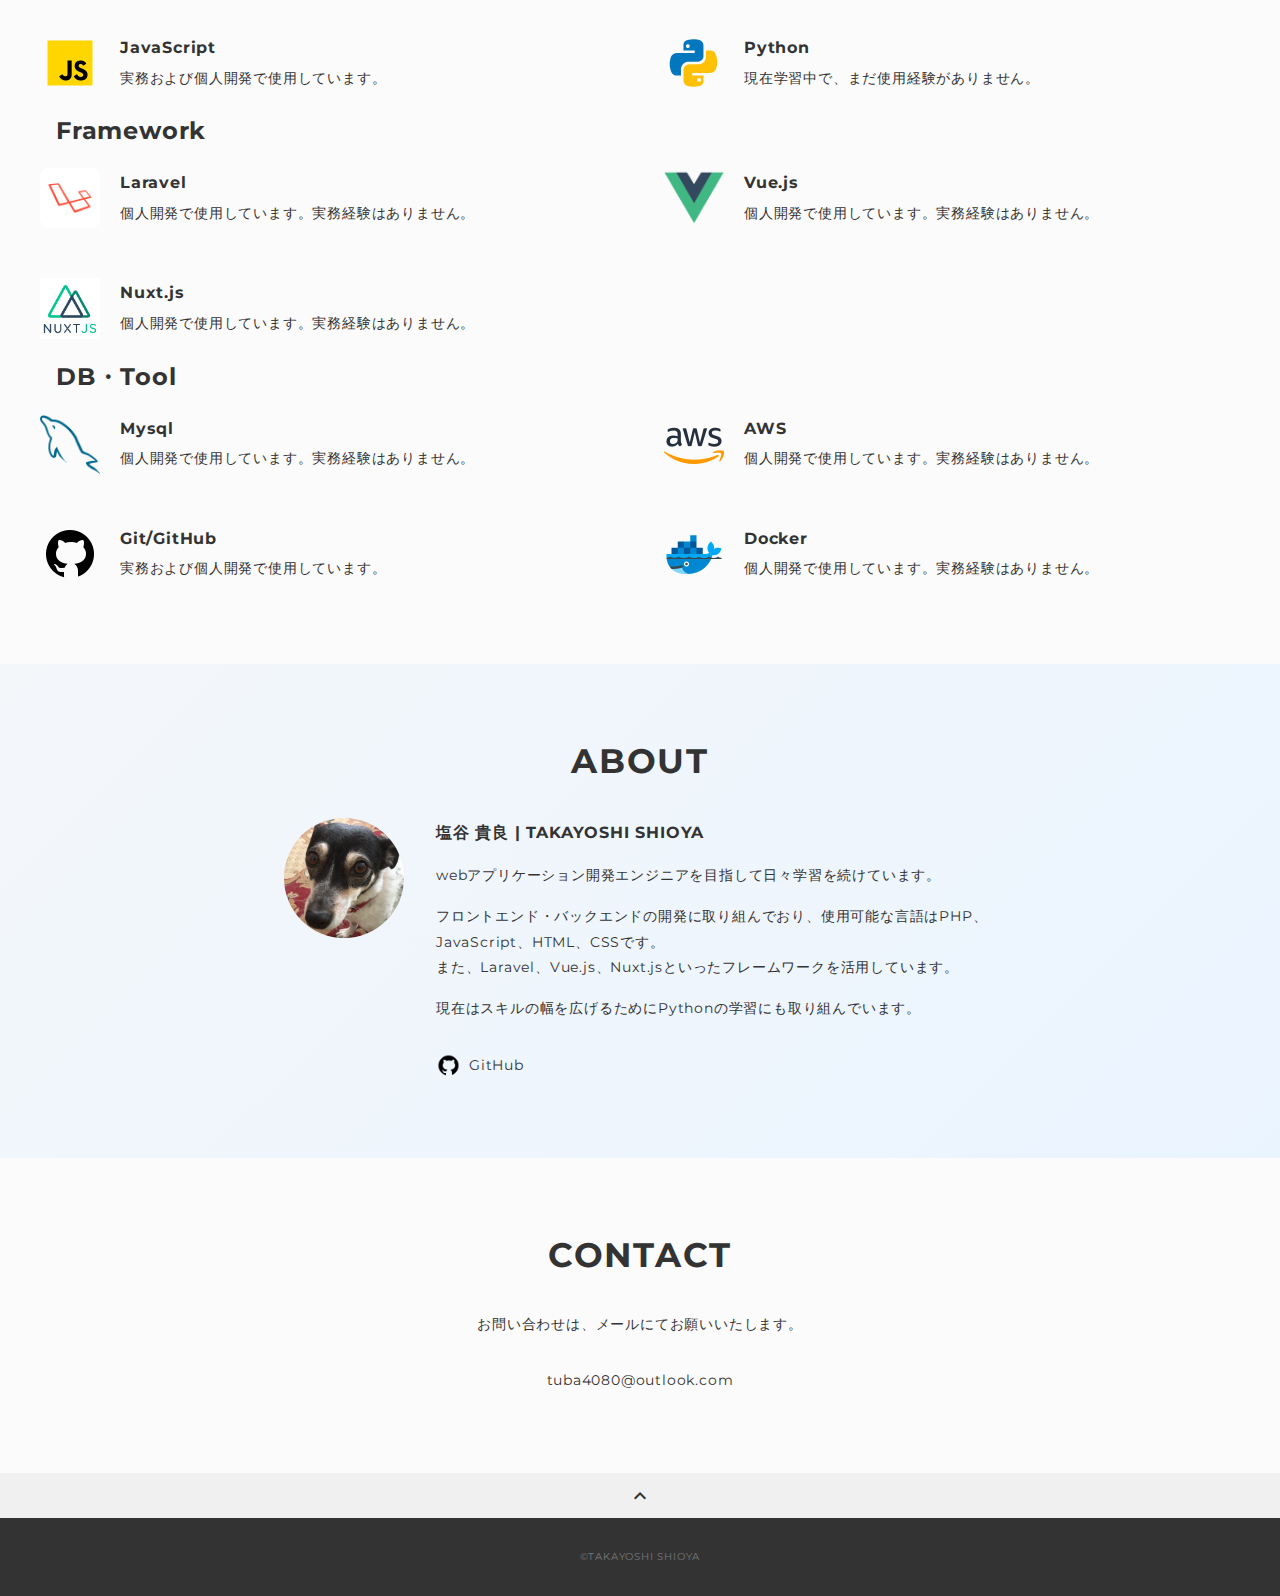
==== commit 6154232d: "ogp画像差し替え、index.htmlの.skilltextの文言作成、背景色変更" ====
--- a/index.html
+++ b/index.html
@@ -7,7 +7,7 @@
   <meta property='og:title' content='WebエンジニアTAKAYOSHI SHIOYA ポートフォリオ'>
   <meta property='og:url' content='URLが入る'>
   <meta property='og:description' content='TAKAYOSHI SHIOYAのポートフォリオサイトです。'>
-  <meta property="og:image" content="img/ogp.png">
+  <meta property="og:image" content="img/ogp-top-image.png">
   <meta name="description" content="TAKAYOSHI SHIOYAのポートフォリオサイトです" />
   <title>TAKAYOSHI SHIOYA ポートフォリオ</title>
   <link rel="preconnect" href="https://fonts.gstatic.com">
@@ -95,32 +95,28 @@
               <p class="skill-img"><img src="img/skill_icon/html-icon.png" alt=""></p>
               <div class="skill-body">
                 <h3 class="skill-name">HTML5/CSS3</h3>
-                <p class="skill-text">
-                  テキストが入りますテキストが入りますテキストが入りますテキストが入りますテキストが入りますテキストが入ります。</p>
+                <p class="skill-text">実務および個人開発で使用しています。</p>
               </div>
             </div>
             <div class="skill-item">
               <p class="skill-img"><img src="img/skill_icon/php-icon.png" alt=""></p>
               <div class="skill-body">
                 <h3 class="skill-name">PHP</h3>
-                <p class="skill-text">
-                  テキストが入りますテキストが入りますテキストが入りますテキストが入りますテキストが入りますテキストが入ります。</p>
+                <p class="skill-text">実務および個人開発で使用しています。</p>
               </div>
             </div>
             <div class="skill-item">
               <p class="skill-img"><img src="img/skill_icon/javascript-icon.png" alt=""></p>
               <div class="skill-body">
                 <h3 class="skill-name">JavaScript</h3>
-                <p class="skill-text">
-                  テキストが入りますテキストが入りますテキストが入りますテキストが入りますテキストが入りますテキストが入ります。</p>
+                <p class="skill-text">実務および個人開発で使用しています。</p>
               </div>
             </div>
             <div class="skill-item">
               <p class="skill-img"><img src="img/skill_icon/icons8-python-480.png" alt=""></p>
               <div class="skill-body">
                 <h3 class="skill-name">Python</h3>
-                <p class="skill-text">
-                  テキストが入りますテキストが入りますテキストが入りますテキストが入りますテキストが入りますテキストが入ります。</p>
+                <p class="skill-text">現在学習中で、まだ使用経験がありません。</p>
               </div>
             </div>
           </div>
@@ -130,24 +126,21 @@
               <p class="skill-img"><img src="img/skill_icon/laravel-icon.png" alt=""></p>
               <div class="skill-body">
                 <h3 class="skill-name">Laravel</h3>
-                <p class="skill-text">
-                  テキストが入りますテキストが入りますテキストが入りますテキストが入りますテキストが入りますテキストが入ります。</p>
+                <p class="skill-text">個人開発で使用しています。実務経験はありません。</p>
               </div>
             </div>
             <div class="skill-item">
               <p class="skill-img"><img src="img/skill_icon/vuejs-icon.png" alt=""></p>
               <div class="skill-body">
                 <h3 class="skill-name">Vue.js</h3>
-                <p class="skill-text">
-                  テキストが入りますテキストが入りますテキストが入りますテキストが入りますテキストが入りますテキストが入ります。</p>
+                <p class="skill-text">個人開発で使用しています。実務経験はありません。</p>
               </div>
             </div>
             <div class="skill-item">
               <p class="skill-img"><img src="img/skill_icon/nuxtjs-icon.png" alt=""></p>
               <div class="skill-body">
                 <h3 class="skill-name">Nuxt.js</h3>
-                <p class="skill-text">
-                  テキストが入りますテキストが入りますテキストが入りますテキストが入りますテキストが入りますテキストが入ります。</p>
+                <p class="skill-text">個人開発で使用しています。実務経験はありません。</p>
               </div>
             </div>
           </div>
@@ -157,32 +150,28 @@
               <p class="skill-img"><img src="img/skill_icon/mysql-icon.png" alt=""></p>
               <div class="skill-body">
                 <h3 class="skill-name">Mysql</h3>
-                <p class="skill-text">
-                  テキストが入りますテキストが入りますテキストが入りますテキストが入りますテキストが入りますテキストが入ります。</p>
+                <p class="skill-text">個人開発で使用しています。実務経験はありません。</p>
               </div>
             </div>
             <div class="skill-item">
               <p class="skill-img"><img src="img/skill_icon/aws-icon.png" alt=""></p>
               <div class="skill-body">
                 <h3 class="skill-name">AWS</h3>
-                <p class="skill-text">
-                  テキストが入りますテキストが入りますテキストが入りますテキストが入りますテキストが入りますテキストが入ります。</p>
+                <p class="skill-text">個人開発で使用しています。実務経験はありません。</p>
               </div>
             </div>
             <div class="skill-item">
               <p class="skill-img"><img src="img/skill_icon/github-icon.png" alt=""></p>
               <div class="skill-body">
                 <h3 class="skill-name">Git/GitHub</h3>
-                <p class="skill-text">
-                  テキストが入りますテキストが入りますテキストが入りますテキストが入りますテキストが入りますテキストが入ります。</p>
+                <p class="skill-text">実務および個人開発で使用しています。</p>
               </div>
             </div>
             <div class="skill-item">
               <p class="skill-img"><img src="img/skill_icon/docker-icon.png" alt=""></p>
               <div class="skill-body">
                 <h3 class="skill-name">Docker</h3>
-                <p class="skill-text">
-                  テキストが入りますテキストが入りますテキストが入りますテキストが入りますテキストが入りますテキストが入ります。</p>
+                <p class="skill-text">個人開発で使用しています。実務経験はありません。</p>
               </div>
             </div>
           </div>
--- a/css/style.css
+++ b/css/style.css
@@ -4,6 +4,7 @@
   line-height: 1.8;
   letter-spacing: .8px;
   color: #333;
+  background-color: #fbfbfb;
 }
 
 a {
@@ -71,7 +72,8 @@
   top: 0;
   z-index: 1;
   width: 100%;
-  background-color: #f7f7f7;
+  background: rgba(255, 255, 255, 0.8);
+  backdrop-filter: blur(10px);
 }
 
 .header-inner {
@@ -150,6 +152,10 @@
 /*--------------------------------
  Works
 ---------------------------------*/
+.works {
+  background: linear-gradient(135deg, #f4f7fa, #eaf4ff);
+}
+
 .works-list {
   display: flex;
   flex-wrap: wrap;
@@ -242,6 +248,10 @@
 /*--------------------------------
  About
 ---------------------------------*/
+.about {
+  background: linear-gradient(135deg, #f4f7fa, #eaf4ff);
+}
+
 .about-wrapper {
   max-width: 800px;
   display: flex;
@@ -315,7 +325,7 @@
   padding: 10px;
   cursor: pointer;
   text-align: center;
-  background-color: #f3f3f3;
+  background-color: #f0f0f0;
 }
 
 .page-top .material-icons-outlined {
@@ -445,6 +455,7 @@
   /* スプリットスクリーン */
   .split {
     flex-direction: column-reverse;
+    margin-bottom: 20px;
   }
 
   .split-body {
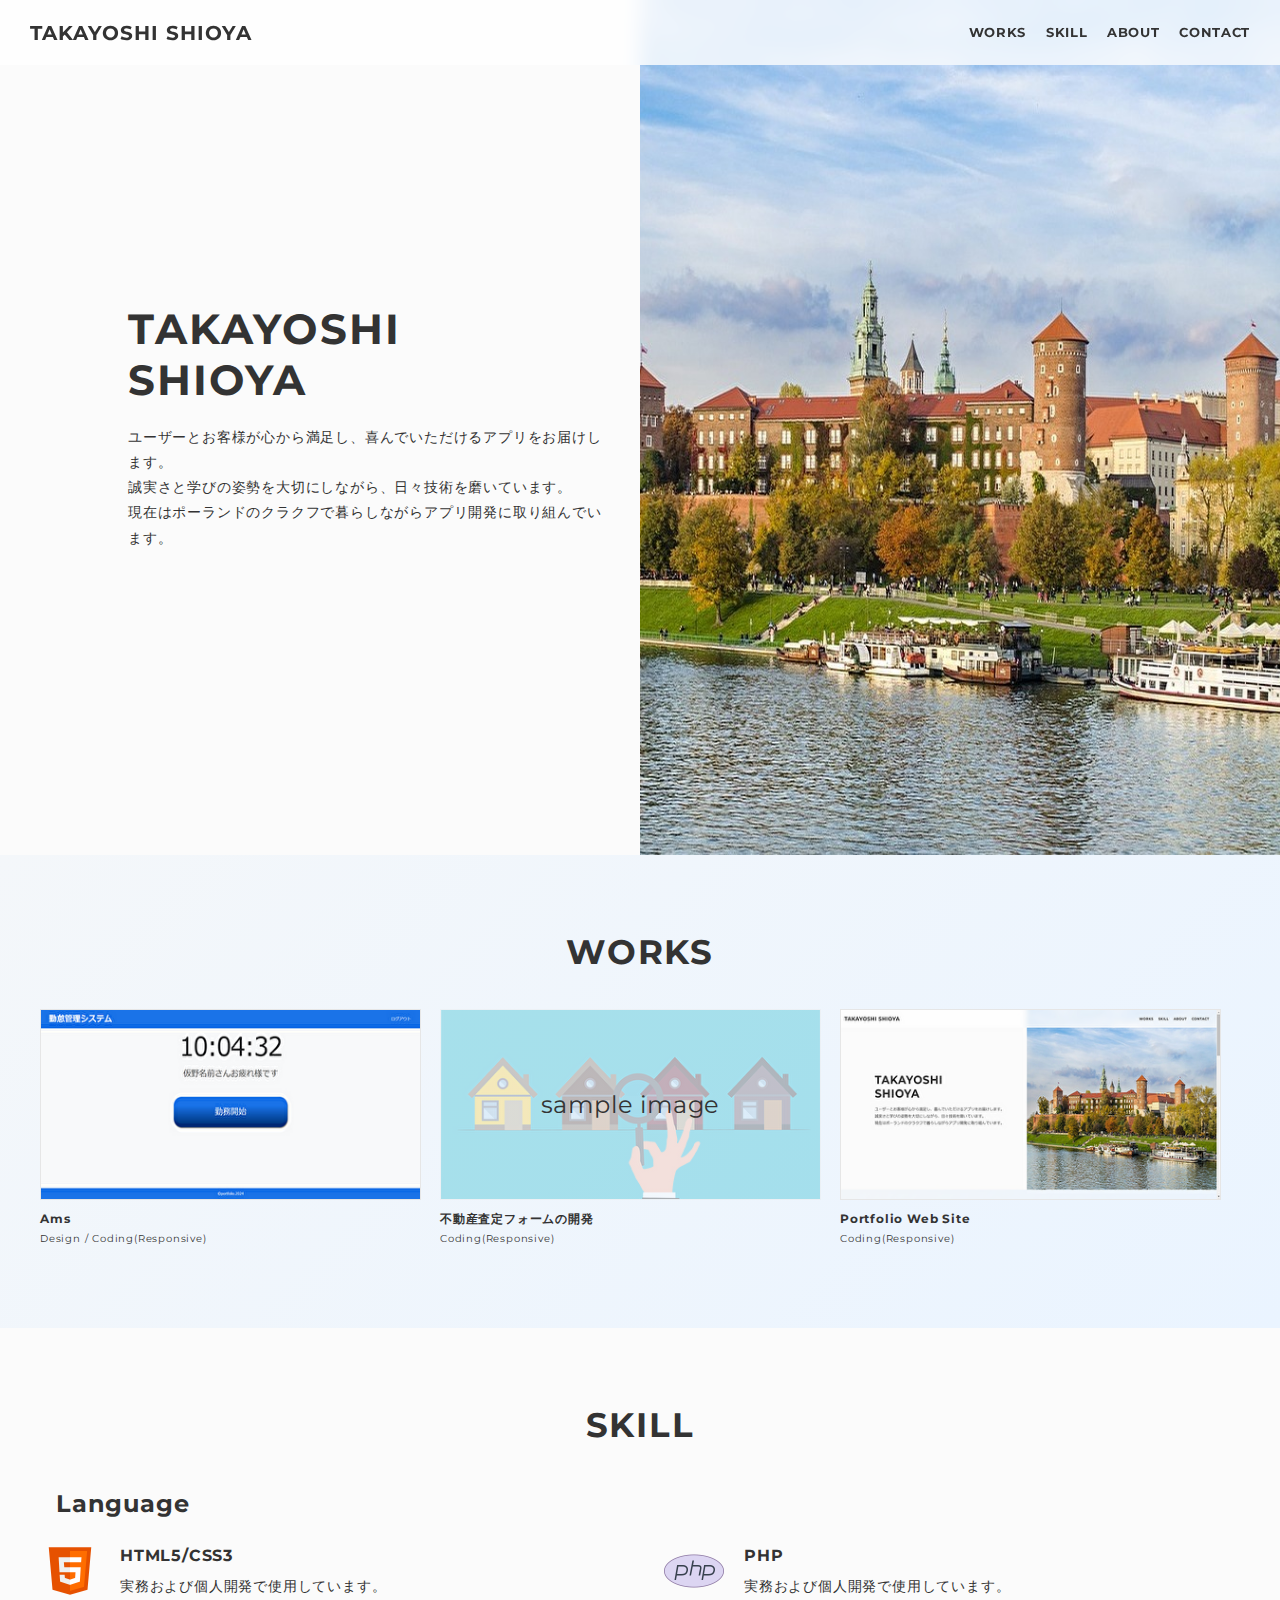
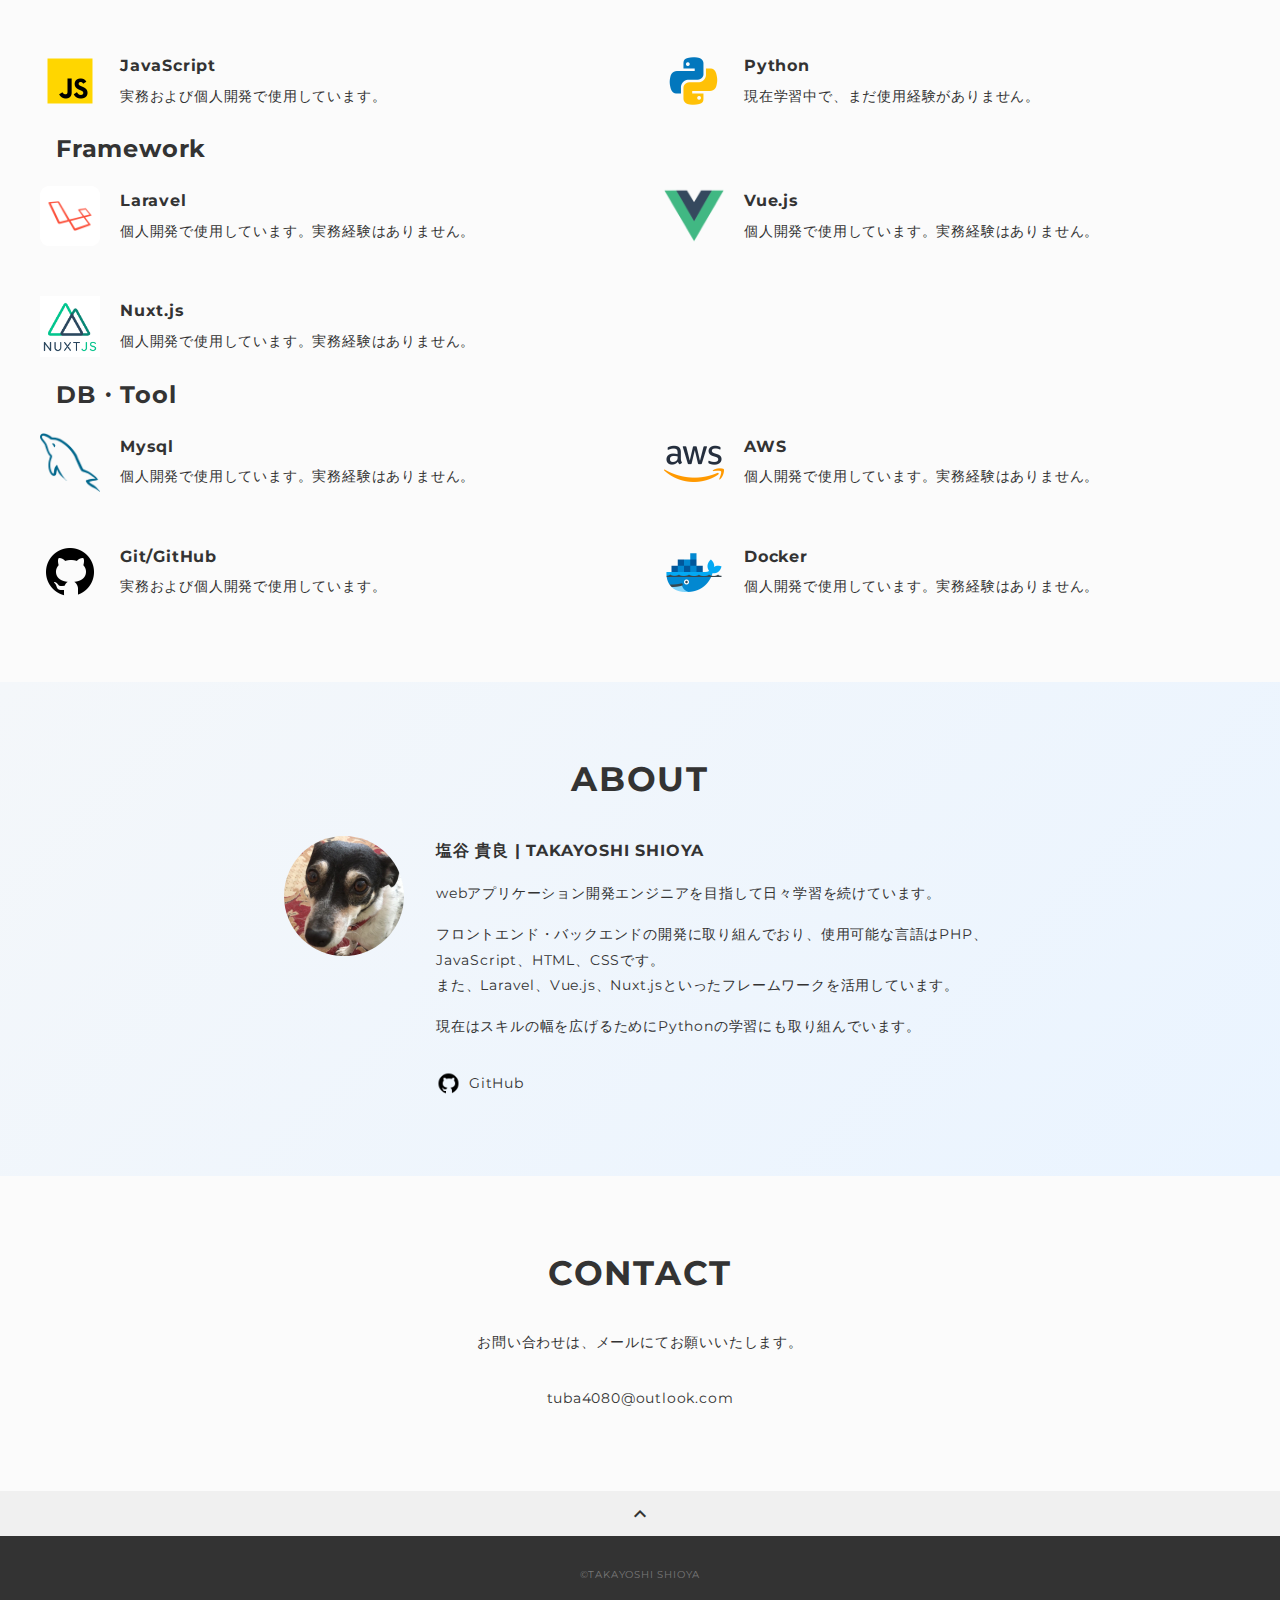
==== commit 7075ae64: "画像差し替え" ====
--- a/index.html
+++ b/index.html
@@ -5,10 +5,10 @@
   <meta name="viewport" content="width=device-width,initial-scale=1.0,user-scalable=no">
   <meta property='og:type' content='website'>
   <meta property='og:title' content='WebエンジニアTAKAYOSHI SHIOYA ポートフォリオ'>
-  <meta property='og:url' content='URLが入る'>
-  <meta property='og:description' content='TAKAYOSHI SHIOYAのポートフォリオサイトです。'>
-  <meta property="og:image" content="img/ogp-top-image.png">
-  <meta name="description" content="TAKAYOSHI SHIOYAのポートフォリオサイトです" />
+  <meta property='og:url' content='https://t-shioya.com/'>
+  <meta property='og:description' content='誠実さと学びを大切にし、技術を磨きながらアプリ開発に取り組んでいます。これまでの制作物やスキルをご覧ください。'>
+  <meta property="og:image" content="https://t-shioya.com/img/works-image/web-site-1200.png">
+  <meta name="description" content="TAKAYOSHI SHIOYAのポートフォリオサイトです。制作物や習得したスキルをご覧いただけます。" />
   <title>TAKAYOSHI SHIOYA ポートフォリオ</title>
   <link rel="preconnect" href="https://fonts.gstatic.com">
   <link rel="preconnect" href="https://fonts.gstatic.com">
@@ -16,8 +16,8 @@
   <link href="https://fonts.googleapis.com/css?family=Material+Icons+Outlined" rel="stylesheet">
   <link href="css/ress.css" media="all" rel="stylesheet" type="text/css" />
   <link href="css/style.css" media="all" rel="stylesheet" type="text/css" />
-  <link rel="shortcut icon" href="img/favicon.ico" />
-  <link rel=”canonical” href=”URLが入る” />
+  <link rel="shortcut icon" href="img/shortcut-icon.png" />
+  <link rel=”canonical” href=”https://t-shioya.com/” />
 </head>
 
 <body>
@@ -63,20 +63,20 @@
           <h2 class="title">WORKS</h2>
           <div class="works-list">
             <a class="works-item" href="ams.html">
-              <p class="works-img"><img src="img/AmsTopPage-small.png" alt="ams-top" /></p>
+              <p class="works-img"><img src="img/works_image/ams-top-small.png" alt="ams-top" /></p>
               <p class="works-name">Ams</p>
               <p class="works-info">Design / Coding(Responsive)</p>
             </a>
             <a class="works-item" href="leaseback.html">
               <div class="works-img works-img__wrapper">
-                <img src="img/leaseback-small.png" alt="sample-image" />
+                <img src="img/works_image/leaseback-small.png" alt="sample-image" />
                 <p class="works-img__sample-text">sample image</p>
               </div>
               <p class="works-name">不動産査定フォームの開発</p>
               <p class="works-info">Coding(Responsive)</p>
             </a>
             <a class="works-item" href="web-site.html">
-              <p class="works-img"><img src="img/web-site-small.png" alt="site-top" /></p>
+              <p class="works-img"><img src="img/works_image/web-site-small.png" alt="site-top" /></p>
               <p class="works-name">Portfolio Web Site</p>
               <p class="works-info">Coding(Responsive)</p>
             </a>
@@ -92,28 +92,28 @@
           <h3 class="skill-genre">Language</h3>
           <div class="skill-list">
             <div class="skill-item">
-              <p class="skill-img"><img src="img/skill_icon/html-icon.png" alt=""></p>
+              <p class="skill-img"><img src="img/skill_icon/html-icon.png" alt="html-icon"></p>
               <div class="skill-body">
                 <h3 class="skill-name">HTML5/CSS3</h3>
                 <p class="skill-text">実務および個人開発で使用しています。</p>
               </div>
             </div>
             <div class="skill-item">
-              <p class="skill-img"><img src="img/skill_icon/php-icon.png" alt=""></p>
+              <p class="skill-img"><img src="img/skill_icon/php-icon.png" alt="php-icon"></p>
               <div class="skill-body">
                 <h3 class="skill-name">PHP</h3>
                 <p class="skill-text">実務および個人開発で使用しています。</p>
               </div>
             </div>
             <div class="skill-item">
-              <p class="skill-img"><img src="img/skill_icon/javascript-icon.png" alt=""></p>
+              <p class="skill-img"><img src="img/skill_icon/javascript-icon.png" alt="JavaScript-icon"></p>
               <div class="skill-body">
                 <h3 class="skill-name">JavaScript</h3>
                 <p class="skill-text">実務および個人開発で使用しています。</p>
               </div>
             </div>
             <div class="skill-item">
-              <p class="skill-img"><img src="img/skill_icon/icons8-python-480.png" alt=""></p>
+              <p class="skill-img"><img src="img/skill_icon/icons8-python-480.png" alt="Python-icon"></p>
               <div class="skill-body">
                 <h3 class="skill-name">Python</h3>
                 <p class="skill-text">現在学習中で、まだ使用経験がありません。</p>
@@ -123,21 +123,21 @@
           <h3 class="skill-genre">Framework</h3>
           <div class="skill-list">
             <div class="skill-item">
-              <p class="skill-img"><img src="img/skill_icon/laravel-icon.png" alt=""></p>
+              <p class="skill-img"><img src="img/skill_icon/laravel-icon.png" alt="Laravel-icon"></p>
               <div class="skill-body">
                 <h3 class="skill-name">Laravel</h3>
                 <p class="skill-text">個人開発で使用しています。実務経験はありません。</p>
               </div>
             </div>
             <div class="skill-item">
-              <p class="skill-img"><img src="img/skill_icon/vuejs-icon.png" alt=""></p>
+              <p class="skill-img"><img src="img/skill_icon/vuejs-icon.png" alt="Vue.js-icon"></p>
               <div class="skill-body">
                 <h3 class="skill-name">Vue.js</h3>
                 <p class="skill-text">個人開発で使用しています。実務経験はありません。</p>
               </div>
             </div>
             <div class="skill-item">
-              <p class="skill-img"><img src="img/skill_icon/nuxtjs-icon.png" alt=""></p>
+              <p class="skill-img"><img src="img/skill_icon/nuxtjs-icon.png" alt="Nuxt.js-icon"></p>
               <div class="skill-body">
                 <h3 class="skill-name">Nuxt.js</h3>
                 <p class="skill-text">個人開発で使用しています。実務経験はありません。</p>
@@ -147,28 +147,28 @@
           <h3 class="skill-genre">DB・Tool</h3>
           <div class="skill-list">
             <div class="skill-item">
-              <p class="skill-img"><img src="img/skill_icon/mysql-icon.png" alt=""></p>
+              <p class="skill-img"><img src="img/skill_icon/mysql-icon.png" alt="Mysql-icon"></p>
               <div class="skill-body">
                 <h3 class="skill-name">Mysql</h3>
                 <p class="skill-text">個人開発で使用しています。実務経験はありません。</p>
               </div>
             </div>
             <div class="skill-item">
-              <p class="skill-img"><img src="img/skill_icon/aws-icon.png" alt=""></p>
+              <p class="skill-img"><img src="img/skill_icon/aws-icon.png" alt="aws-icon"></p>
               <div class="skill-body">
                 <h3 class="skill-name">AWS</h3>
                 <p class="skill-text">個人開発で使用しています。実務経験はありません。</p>
               </div>
             </div>
             <div class="skill-item">
-              <p class="skill-img"><img src="img/skill_icon/github-icon.png" alt=""></p>
+              <p class="skill-img"><img src="img/skill_icon/github-icon.png" alt="GitHub-icon"></p>
               <div class="skill-body">
                 <h3 class="skill-name">Git/GitHub</h3>
                 <p class="skill-text">実務および個人開発で使用しています。</p>
               </div>
             </div>
             <div class="skill-item">
-              <p class="skill-img"><img src="img/skill_icon/docker-icon.png" alt=""></p>
+              <p class="skill-img"><img src="img/skill_icon/docker-icon.png" alt="Docker-icon"></p>
               <div class="skill-body">
                 <h3 class="skill-name">Docker</h3>
                 <p class="skill-text">個人開発で使用しています。実務経験はありません。</p>
@@ -184,7 +184,7 @@
         <div class="inner">
           <h2 class="title">ABOUT</h2>
           <div class="about-wrapper">
-            <div class="my-image"><img class="my-icon" src="img/nutka.jpeg" alt="icon-image"></div>
+            <div class="my-image"><img class="my-icon" src="img/nutka.jpeg" alt="my-icon"></div>
             <div class="about-item">
               <h3 class="about-name">塩谷 貴良 | TAKAYOSHI SHIOYA</h3>
               <p class="about-text1">webアプリケーション開発エンジニアを目指して日々学習を続けています。</p>
@@ -192,7 +192,7 @@
               <p class="about-text3">また、Laravel、Vue.js、Nuxt.jsといったフレームワークを活用しています。</p>
               <p class="about-text4">現在はスキルの幅を広げるためにPythonの学習にも取り組んでいます。</p>
               <a class="about-link" href="https://github.com/basstuba">
-                <img src="img/skill_icon/github-icon.png" alt="">
+                <img src="img/skill_icon/github-icon.png" alt="GitHub-icon">
                 <span class="about-link__text">GitHub</span>
               </a>
             </div>
@@ -225,7 +225,6 @@
     <!-- /footer -->
 
   </div>
-  <script src="https://ajax.googleapis.com/ajax/libs/jquery/3.5.1/jquery.min.js"></script>
-  <script type='text/javascript' src="js/script.js"></script>
+  <script src="js/script.js"></script>
 </body>
 </html>--- a/css/style.css
+++ b/css/style.css
@@ -18,11 +18,6 @@
   height: auto;
   vertical-align: bottom;
   border-style: none;
-}
-
-ul,
-li {
-  list-style: none;
 }
 
 .pc-only {
@@ -70,7 +65,7 @@
 .header {
   position: fixed;
   top: 0;
-  z-index: 1;
+  z-index: 2;
   width: 100%;
   background: rgba(255, 255, 255, 0.8);
   backdrop-filter: blur(10px);
@@ -98,6 +93,11 @@
 .header-nav-list {
   display: flex;
   justify-content: space-between;
+  list-style: none;
+}
+
+.header-nav-item {
+  list-style: none;
 }
 
 .header-nav-item:not(:last-child) {
@@ -113,7 +113,7 @@
 }
 
 .header-nav-item a:hover {
-  opacity: .8;
+  border-bottom: 3px solid #6fadff;
 }
 
 /*--------------------------------
@@ -135,7 +135,7 @@
 .split-img {
   width: 50%;
   height: 95vh;
-  background-image: url(../img/krakow.jpg);
+  background-image: url(../img/pc-krakow.jpg);
   background-repeat: no-repeat;
   background-position: center center;
   background-size: cover;
@@ -300,6 +300,10 @@
   color: #333;
 }
 
+.about-link__text:hover {
+  color: #1ca9e3;
+}
+
 /*--------------------------------
  Contact
 ---------------------------------*/
@@ -363,8 +367,84 @@
   text-align: center;
 }
 
+.article-img-wrapper {
+  max-width: 720px;
+  overflow: hidden;
+  display: flex;
+  justify-content: left;
+  align-items: center;
+  position: relative;
+  margin: 0 auto 20px;
+}
+
+.article-left-arrow,
+.article-right-arrow {
+  display: flex;
+  justify-content: center;
+  align-items: center;
+  position: absolute;
+  top: 0;
+  width: 7%;
+  height: 100%;
+}
+
+.article-left-arrow {
+  left: 0;
+}
+
+.article-right-arrow {
+  right: 0;
+}
+
+.left-arrow__image,
+.right-arrow__image {
+  cursor: pointer;
+  z-index: 1;
+}
+
+.left-arrow__image {
+  display: none;
+}
+
+.article-img-list {
+  list-style: none;
+  display: flex;
+  justify-content: left;
+  align-items: center;
+  width: max-content;
+  transition: transform 0.5s ease;
+}
+
+.article-img-slide {
+  flex: 0 0 100%;
+  max-width: 720px;
+}
+
+.article-img-slide__item {
+  width: 100%;
+  display: block;
+}
+
+.sample-wrapper {
+  position: relative;
+}
+
+.sample-wrapper img {
+  opacity: .3;
+}
+
+.sample-wrapper__text {
+  font-size: 32px;
+  position: absolute;
+  top: 50%;
+  left: 50%;
+  transform: translate(-50%, -50%);
+  text-wrap: nowrap;
+}
+
 .article-img {
-  margin-bottom: 20px;
+  max-width: 720px;
+  margin: 0 auto 20px;
 }
 
 .article-body {
@@ -374,7 +454,8 @@
 }
 
 .article-info-title {
-  font-size: 15px;
+  color: #3d3d3d;
+  font-size: 20px;
 }
 
 .article-body img {
@@ -383,6 +464,27 @@
 
 .article-body p {
   margin-bottom: 30px;
+}
+
+.article-skill-list {
+  margin-bottom: 5px;
+}
+
+.article-member-list,
+.article-function-list,
+.article-skill-list__tool {
+  margin-bottom: 30px;
+}
+
+.article-member,
+.article-function,
+.article-skill {
+  margin-left: 20px;
+}
+
+.article-link {
+  display: block;
+  margin-top: 5px;
 }
 
 .home-link {
@@ -468,7 +570,7 @@
     width: 100%;
     height: 67vh;
     margin-bottom: 20px;
-    background-image: url(../img/sp_krakow.png);
+    background-image: url(../img/sp-krakow.jpg);
   }
 
   .split-title {
@@ -527,6 +629,19 @@
   /* フッター */
   .footer {
     padding: 20px;
+  }
+
+  /* 下層：Worksページ */
+  .article-title {
+    margin: 10px 0 20px;
+  }
+
+  .article-info-title {
+    font-size: 16px;
+  }
+
+  .sample-wrapper__text {
+    font-size: 20px;
   }
 }
 
